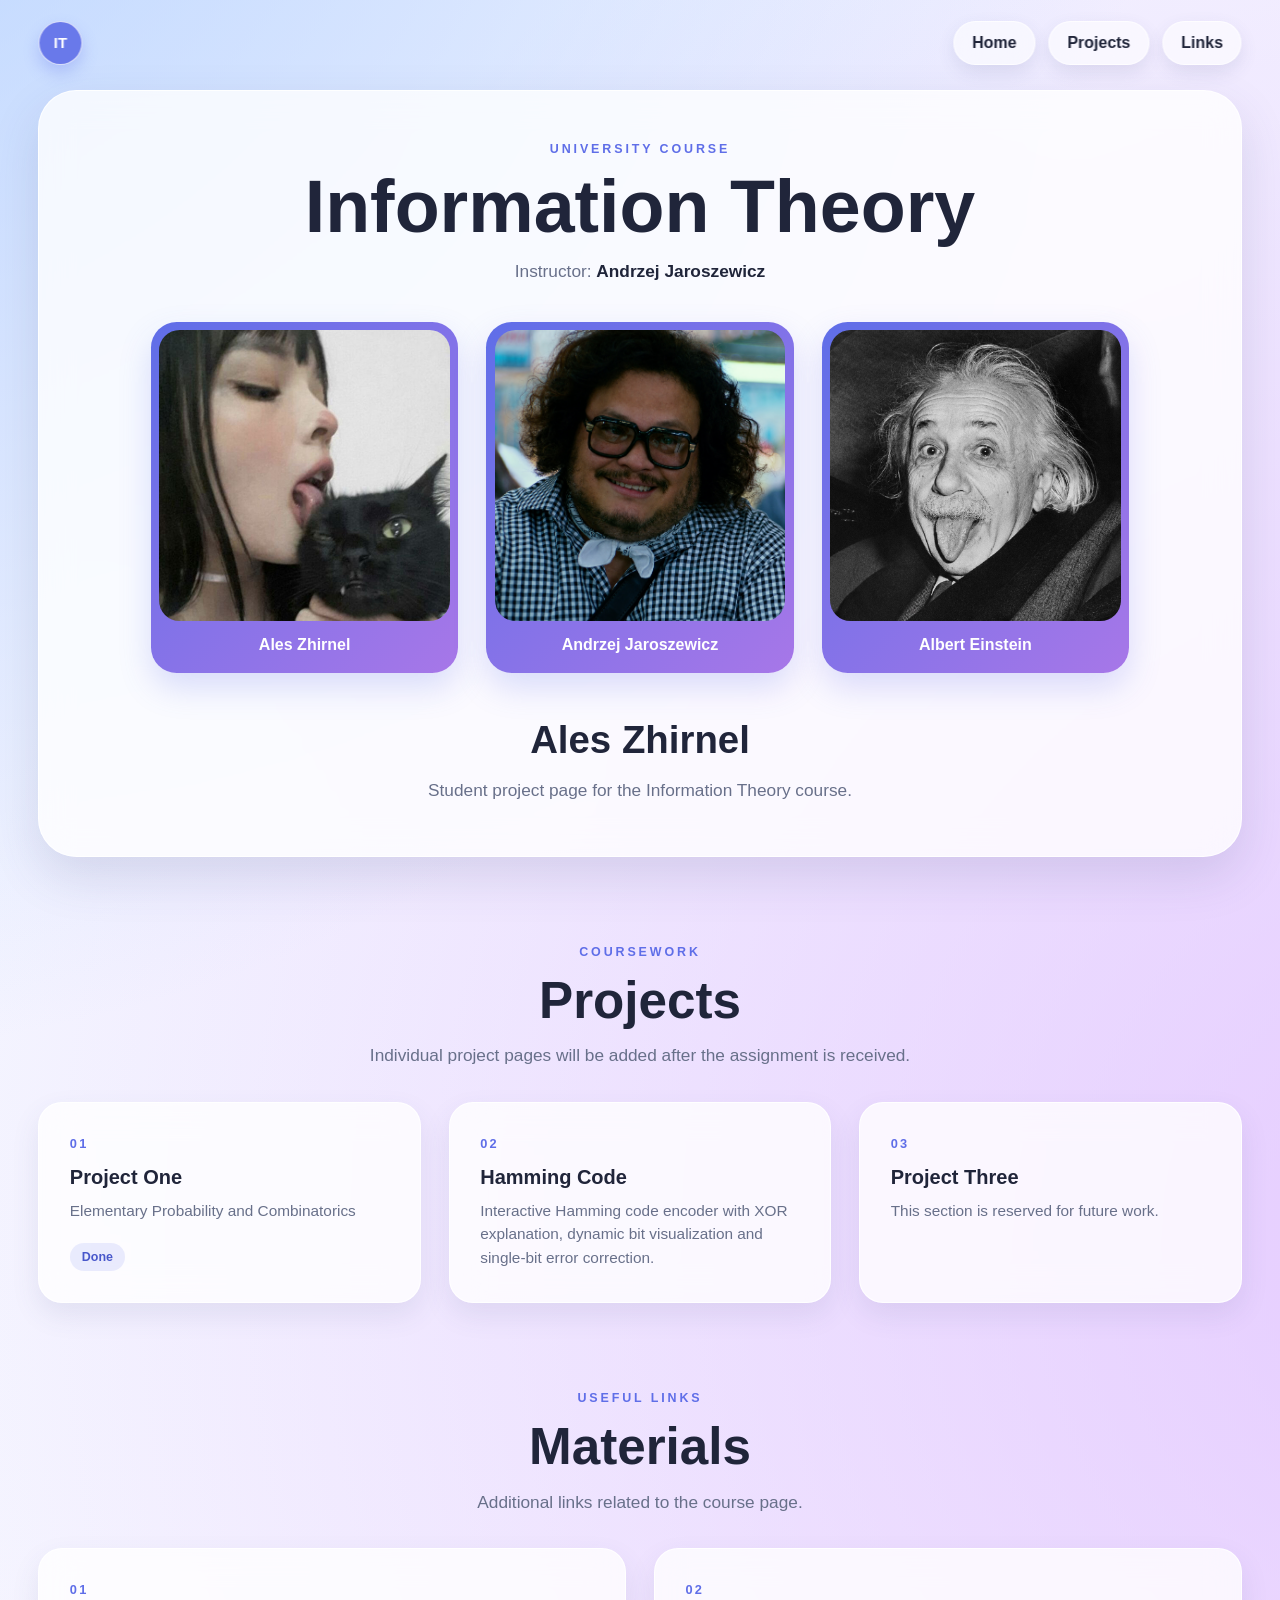
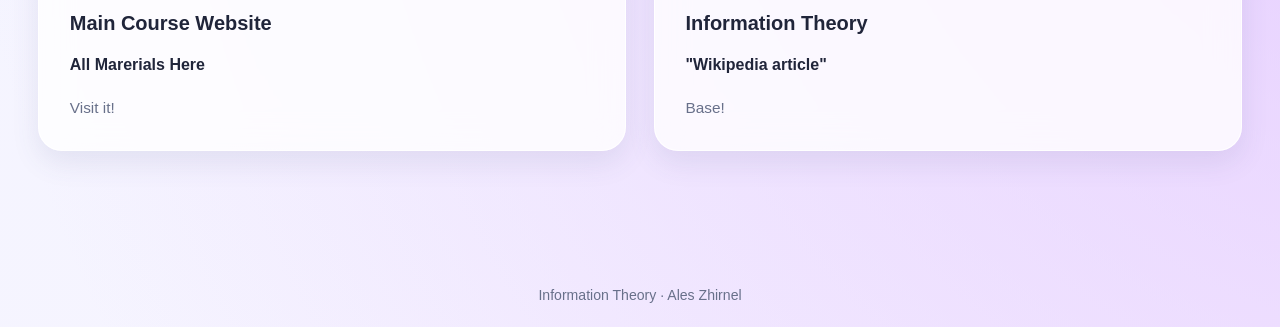
==== index.html @ 9f686a55 "Update index.html" ====
<!DOCTYPE html>
<html lang="en">
<head>
    <meta charset="UTF-8">

    <meta
        name="viewport"
        content="width=device-width, initial-scale=1.0"
    >

    <title>Information Theory | Ales Zhirnel</title>

    <link rel="icon" type="image/svg+xml" href="images/favicon.svg">
    <link rel="stylesheet" href="styles.css">
</head>

<body>

    <div class="page-wrapper">

        <header class="top-panel">

            <a href="https://xlebushekaleska.github.io/zhirnel.ales.github.io/" class="logo">IT</a>

            <nav class="navigation">
                <a href="#home">Home</a>
                <a href="#projects">Projects</a>
                <a href="#links">Links</a>
            </nav>

        </header>

        <main>

            <section class="profile-card" id="home">

                <p class="course-label">
                    University Course
                </p>

                <h1>Information Theory</h1>

                <p class="teacher">
                    Instructor:
                    <span>Andrzej Jaroszewicz</span>
                </p>

                <div class="image-gallery">

                    <a
                        href="https://xlebushekaleska.github.io/zhirnel.ales.github.io/"
                        class="image-card"
                        target="_blank"
                        rel="noopener noreferrer"
                    >
                        <img
                            src="images/ales_zhirnel_avatar.png"
                            alt="Profile image of Ales Zhirnel"
                            class="gallery-image"
                        >

                        <span class="image-caption">
                            Ales Zhirnel
                        </span>
                    </a>

                    <a
                        href="https://yaroshevich.com/"
                        class="image-card"
                        target="_blank"
                        rel="noopener noreferrer"
                    >
                        <img
                            src="images/andrey_yaroshewich_avatar.png"
                            alt="Portrait of Andrzej Jaroszewicz"
                            class="gallery-image"
                        >

                        <span class="image-caption">
                            Andrzej Jaroszewicz
                        </span>
                    </a>

                    <a
                        href="https://en.wikipedia.org/wiki/Albert_Einstein"
                        class="image-card"
                        target="_blank"
                        rel="noopener noreferrer"
                    >
                        <img
                            src="images/albert_einstein_avatar.jpg"
                            alt="Portrait of Albert Einstein"
                            class="gallery-image"
                        >

                        <span class="image-caption">
                            Albert Einstein
                        </span>
                    </a>

                </div>

                <h2 class="student-name">
                    Ales Zhirnel
                </h2>

                <p class="description">
                    Student project page for the Information Theory course.
                </p>

            </section>

            <section class="projects-section" id="projects">

                <div class="section-heading">

                    <p class="section-label">
                        Coursework
                    </p>

                    <h2>Projects</h2>

                    <p class="section-description">
                        Individual project pages will be added after the
                        assignment is received.
                    </p>

                </div>

                <div class="projects-grid">

                    <a class="project-card" href="project1/project1.html">
                        <span class="project-number">01</span>
                        <h3>Project One</h3>
                        <p>Elementary Probability and Combinatorics</p>
                        <span class="project-status">Done</span>
                    </a>

                    <a class="project-card" href="project2/project2.html">
                        <span class="project-number">02</span>
                        <h3>Hamming Code</h3>
                        <p>
                            Interactive Hamming code encoder with XOR explanation,
                            dynamic bit visualization and single-bit error correction.
                        </p>
                    </a>

                    <a class="project-card" href="project3/project3.html">
                        <span class="project-number">03</span>
                        <h3>Project Three</h3>
                        <p>
                            This section is reserved for future work.
                        </p>
                    </a>
                    
                </div>

            </section>

            <section class="links-section" id="links">

                <div class="section-heading">

                    <p class="section-label">
                        Useful Links
                    </p>

                    <h2>Materials</h2>

                    <p class="section-description">
                        Additional links related to the course page.
                    </p>

                </div>

                <div class="links-grid">

                    <a
                        href="https://boole.bsite.net/"
                        class="useful-link-card"
                        target="_blank"
                        rel="noopener noreferrer"
                    >
                        <span class="link-number">
                            01
                        </span>

                        <h3>Main Course Website</h3>
                        <h4>All Marerials Here</h4>

                        <p>
                            Visit it!
                        </p>
                    </a>

                    <a
                        href="https://en.wikipedia.org/wiki/Information_theory"
                        class="useful-link-card"
                        target="_blank"
                        rel="noopener noreferrer"
                    >
                        <span class="link-number">
                            02
                        </span>

                        <h3>Information Theory</h3>
                        <h4>"Wikipedia article"</h4>

                        <p>
                            Base!
                        </p>
                    </a>

                </div>

            </section>

        </main>

    </div>

    <footer>
        Information Theory · Ales Zhirnel
    </footer>

</body>
</html>
---- styles.css ----
/* ---------- Variables ---------- */

:root {
    --main-text: #20253a;
    --secondary-text: #68708a;

    --accent: #5f6ee8;
    --accent-dark: #4857cb;
    --accent-light: rgba(95, 110, 232, 0.12);

    --card-background: rgba(255, 255, 255, 0.78);
    --card-border: rgba(255, 255, 255, 0.9);

    --shadow: 0 1.25rem 3rem rgba(64, 74, 130, 0.15);
}


/* ---------- Global settings ---------- */

*,
*::before,
*::after {
    box-sizing: border-box;
}

html {
    min-height: 100%;

    scroll-behavior: smooth;

    background-color: #eef5ff;
}

body {
    min-height: 100vh;
    min-height: 100svh;

    margin: 0;

    position: relative;
    isolation: isolate;

    color: var(--main-text);

    font-family:
        Arial,
        Helvetica,
        sans-serif;

    background: transparent;

    overflow-x: hidden;
}

body::before {
    content: "";

    position: fixed;
    z-index: -1;

    top: -120vmax;
    right: -120vmax;
    bottom: -120vmax;
    left: -120vmax;

    background:
        radial-gradient(
            circle at 30% 30%,
            rgba(164, 200, 255, 0.78),
            transparent 34%
        ),
        radial-gradient(
            circle at 70% 70%,
            rgba(220, 182, 255, 0.68),
            transparent 38%
        ),
        linear-gradient(
            135deg,
            #eef5ff,
            #faf4ff
        );

    background-repeat: no-repeat;
    background-size: cover;

    pointer-events: none;
}


/* ---------- Page wrapper ---------- */

.page-wrapper {
    width: min(94%, 94rem);

    margin: 0 auto;

    background: transparent;
}

main {
    padding:
        clamp(3.8rem, 7vw, 6rem)
        0
        clamp(3rem, 7vw, 5rem);

    background: transparent;
}


/* ---------- Floating header ---------- */

.top-panel {
    width: min(94%, 94rem);

    position: fixed;
    top: clamp(0.8rem, 2vw, 1.3rem);
    left: 50%;
    z-index: 1000;

    transform: translateX(-50%);

    display: flex;
    align-items: center;
    justify-content: space-between;

    background: transparent;
    border: none;
    box-shadow: none;
    backdrop-filter: none;

    pointer-events: none;
}

.logo {
    width: 2.75rem;
    aspect-ratio: 1 / 1;

    display: flex;
    align-items: center;
    justify-content: center;

    border:
        0.08rem
        solid
        rgba(255, 255, 255, 0.75);

    border-radius: 50%;

    color: white;
    background-color: rgba(95, 110, 232, 0.9);

    font-size: 0.95rem;
    font-weight: bold;
    text-decoration: none;

    box-shadow:
        0 0.5rem 1rem
        rgba(95, 110, 232, 0.28);

    backdrop-filter: blur(1rem);

    pointer-events: auto;

    transition:
        transform 0.25s ease,
        box-shadow 0.25s ease,
        background-color 0.25s ease;
}

.logo:hover {
    transform: translateY(-0.15rem) scale(1.07);

    background-color: var(--accent-dark);

    box-shadow:
        0 0.6rem 1.2rem rgba(95, 110, 232, 0.35),
        0 0 1.6rem rgba(95, 110, 232, 0.55);
}

.logo:focus-visible {
    outline: 0.18rem solid rgba(95, 110, 232, 0.45);
    outline-offset: 0.25rem;
}

.navigation {
    display: flex;
    flex-wrap: wrap;
    justify-content: flex-end;

    gap: clamp(0.45rem, 1.4vw, 0.85rem);

    pointer-events: none;
}

.navigation a {
    padding:
        clamp(0.55rem, 1.4vw, 0.75rem)
        clamp(0.8rem, 2vw, 1.1rem);

    display: inline-flex;
    align-items: center;
    justify-content: center;

    border:
        0.08rem
        solid
        rgba(255, 255, 255, 0.75);

    border-radius: 999rem;

    color: var(--main-text);
    background-color: rgba(255, 255, 255, 0.58);

    font-size: clamp(0.85rem, 1.5vw, 1rem);
    font-weight: bold;
    text-decoration: none;

    box-shadow:
        0 0.45rem 1.1rem
        rgba(64, 74, 130, 0.12);

    backdrop-filter: blur(1rem);

    pointer-events: auto;

    transition:
        transform 0.25s ease,
        color 0.25s ease,
        box-shadow 0.25s ease,
        background-color 0.25s ease;
}

.navigation a:hover {
    transform: translateY(-0.15rem);

    color: var(--accent-dark);
    background-color: rgba(255, 255, 255, 0.78);

    box-shadow:
        0 0.6rem 1.3rem rgba(64, 74, 130, 0.16),
        0 0 1.3rem rgba(95, 110, 232, 0.28);
}

.navigation a:focus-visible {
    outline: 0.18rem solid rgba(95, 110, 232, 0.45);
    outline-offset: 0.2rem;
}


/* ---------- Profile card ---------- */

.profile-card {
    width: min(100%, 88rem);

    margin: 0 auto;

    padding:
        clamp(2rem, 4vw, 4.5rem)
        clamp(1rem, 4vw, 4.5rem);

    text-align: center;

    border:
        0.08rem
        solid
        var(--card-border);

    border-radius: clamp(1.5rem, 3vw, 2.4rem);

    background-color: var(--card-background);

    box-shadow: var(--shadow);

    backdrop-filter: blur(1rem);
}

.course-label,
.section-label {
    margin: 0 0 0.75rem;

    color: var(--accent);

    font-size: 0.78rem;
    font-weight: bold;

    letter-spacing: 0.18rem;
    text-transform: uppercase;
}

h1 {
    margin: 0;

    font-size: clamp(2.4rem, 6.5vw, 4.6rem);
    line-height: 1.05;
}

.teacher {
    margin: 1rem 0 clamp(1.8rem, 4vw, 2.5rem);

    color: var(--secondary-text);

    font-size: clamp(0.95rem, 2vw, 1.08rem);
}

.teacher span {
    color: var(--main-text);
    font-weight: bold;
}


/* ---------- Image gallery ---------- */

.image-gallery {
    width: 100%;
    max-width: 78rem;

    margin:
        0
        auto
        clamp(1.8rem, 4vw, 2.8rem);

    display: flex;
    flex-wrap: wrap;
    justify-content: center;
    align-items: stretch;

    gap: clamp(1rem, 2.2vw, 2rem);
}

.image-card {
    flex:
        0 1
        clamp(14rem, 24vw, 23rem);

    max-width: min(100%, 23rem);

    margin: 0;
    padding: clamp(0.35rem, 0.65vw, 0.6rem);

    display: block;

    color: white;
    text-decoration: none;

    border-radius: clamp(1.2rem, 2vw, 2rem);

    background:
        linear-gradient(
            135deg,
            var(--accent),
            #a777e8
        );

    box-shadow:
        0 0.9rem 2rem
        rgba(95, 110, 232, 0.22);

    transition:
        transform 0.28s ease,
        box-shadow 0.28s ease;
}

.image-card:hover {
    transform: translateY(-0.45rem);

    box-shadow:
        0 1.2rem 2.6rem rgba(95, 110, 232, 0.3),
        0 0 2rem rgba(95, 110, 232, 0.22);
}

.gallery-image {
    width: 100%;
    aspect-ratio: 1 / 1;

    display: block;

    border-radius: clamp(0.9rem, 1.6vw, 1.55rem);

    object-fit: cover;
}

.image-caption {
    display: block;

    padding:
        clamp(0.65rem, 1.4vw, 0.95rem)
        0.25rem
        clamp(0.4rem, 1vw, 0.65rem);

    color: white;

    font-size: clamp(0.85rem, 1.25vw, 1.1rem);
    font-weight: bold;
    text-align: center;
}

.student-name {
    margin: 0;

    font-size: clamp(1.7rem, 4vw, 2.4rem);
}

.description {
    max-width: 34rem;

    margin: 0.9rem auto 0;

    color: var(--secondary-text);

    font-size: clamp(0.95rem, 2vw, 1.08rem);
    line-height: 1.65;
}


/* ---------- Section headings ---------- */

.section-heading {
    max-width: 44rem;

    margin: 0 auto 2rem;

    text-align: center;
}

.section-heading h2 {
    margin: 0;

    font-size: clamp(2rem, 5vw, 3.2rem);
}

.section-description {
    margin: 0.8rem auto 0;

    color: var(--secondary-text);

    font-size: clamp(0.95rem, 2vw, 1.08rem);
    line-height: 1.6;
}


/* ---------- Projects ---------- */

.projects-section {
    width: min(100%, 82rem);

    margin:
        clamp(3rem, 7vw, 5.5rem)
        auto
        0;

    text-align: center;
}

.projects-grid {
    width: 100%;

    display: flex;
    flex-wrap: wrap;
    justify-content: center;
    align-items: stretch;

    gap: clamp(1rem, 2.2vw, 2rem);
}

.project-card {
    flex:
        1 1
        clamp(17rem, 28vw, 25rem);

    max-width: 26rem;
    min-height: 12rem;

    padding: clamp(1.3rem, 3vw, 1.9rem);

    text-align: left;
    text-decoration: none;
    
    border:
        0.08rem
        solid
        var(--card-border);

    border-radius: clamp(1.1rem, 2vw, 1.5rem);

    background-color: var(--card-background);

    box-shadow:
        0 0.75rem 1.75rem
        rgba(64, 74, 130, 0.1);

    backdrop-filter: blur(1rem);

    transition:
        transform 0.25s ease,
        box-shadow 0.25s ease;
}

.project-card:hover {
    transform: translateY(-0.35rem);

    box-shadow:
        0 1rem 2rem
        rgba(64, 74, 130, 0.16);
}

.project-number {
    color: var(--accent);

    font-size: 0.8rem;
    font-weight: bold;

    letter-spacing: 0.14rem;
}

.project-card h3 {
    margin: 0.9rem 0 0.6rem;

    color: var(--main-text);

    font-size: 1.25rem;

    transition: color 0.25s ease;
}

.project-card:hover h3 {
    color: var(--accent-dark);
}

.project-card p {
    margin: 0;

    color: var(--secondary-text);

    font-size: 0.96rem;
    line-height: 1.55;
}

.project-status {
    display: inline-block;

    margin-top: 1.3rem;
    padding: 0.45rem 0.75rem;

    border-radius: 2rem;

    color: var(--accent-dark);
    background-color: var(--accent-light);

    font-size: 0.78rem;
    font-weight: bold;
}


/* ---------- Useful links ---------- */

.links-section {
    width: min(100%, 82rem);

    margin:
        clamp(3rem, 7vw, 5.5rem)
        auto
        0;

    text-align: center;
}

.links-grid {
    width: 100%;

    display: flex;
    flex-wrap: wrap;
    justify-content: center;
    align-items: stretch;

    gap: clamp(1rem, 2.2vw, 2rem);
}

.useful-link-card {
    flex:
        1 1
        clamp(17rem, 32vw, 30rem);

    max-width: 38rem;
    min-height: 11rem;

    display: block;

    padding: clamp(1.3rem, 3vw, 1.9rem);

    text-align: left;
    text-decoration: none;

    border:
        0.08rem
        solid
        var(--card-border);

    border-radius: clamp(1.1rem, 2vw, 1.5rem);

    color: var(--main-text);
    background-color: var(--card-background);

    box-shadow:
        0 0.75rem 1.75rem
        rgba(64, 74, 130, 0.1);

    backdrop-filter: blur(1rem);

    transition:
        transform 0.25s ease,
        box-shadow 0.25s ease,
        color 0.25s ease;
}

.useful-link-card:hover {
    transform: translateY(-0.35rem);

    color: var(--accent-dark);

    box-shadow:
        0 1rem 2rem
        rgba(64, 74, 130, 0.16);
}

.link-number {
    color: var(--accent);

    font-size: 0.8rem;
    font-weight: bold;

    letter-spacing: 0.14rem;
}

.useful-link-card h3 {
    margin: 0.9rem 0 0.6rem;

    font-size: 1.25rem;
}

.useful-link-card p {
    margin: 0;

    color: var(--secondary-text);

    font-size: 0.96rem;
    line-height: 1.55;
}


/* ---------- Footer ---------- */

footer {
    padding:
        clamp(2rem, 5vw, 3.5rem)
        1rem
        1.5rem;

    color: var(--secondary-text);

    font-size: 0.88rem;
    text-align: center;

    background: transparent;
}


/* ---------- Small and portrait screens ---------- */

@media (max-width: 58rem), (orientation: portrait) {

    .top-panel {
        align-items: center;
        gap: 0.7rem;
    }

    .navigation {
        max-width: 78%;

        justify-content: flex-end;

        gap: 0.45rem;
    }

    .navigation a {
        padding: 0.5rem 0.75rem;

        font-size: 0.84rem;
    }

    main {
        padding-top: clamp(4.8rem, 20vw, 6.5rem);
    }

    .profile-card {
        width: min(100%, 36rem);

        padding:
            clamp(1.6rem, 6vw, 3rem)
            clamp(1rem, 5vw, 2rem);
    }

    .image-gallery {
        max-width: 28rem;

        flex-direction: column;
        align-items: center;
    }

    .image-card {
        width: 100%;
        max-width: 28rem;

        flex-basis: auto;
    }

    .projects-section,
    .links-section {
        width: min(100%, 36rem);
    }

    .project-card,
    .useful-link-card {
        max-width: 100%;
    }
}


/* ---------- Very small screens ---------- */

@media (max-width: 30rem) {

    .top-panel {
        align-items: center;
        gap: 0.7rem;
    }

    .navigation {
        max-width: 75%;

        justify-content: flex-end;

        gap: 0.45rem;
    }

    .navigation a {
        padding: 0.5rem 0.7rem;

        font-size: 0.82rem;
    }

    main {
        padding-top: clamp(4.8rem, 20vw, 6.5rem);
    }

    h1 {
        font-size: clamp(2rem, 13vw, 3rem);
    }
}
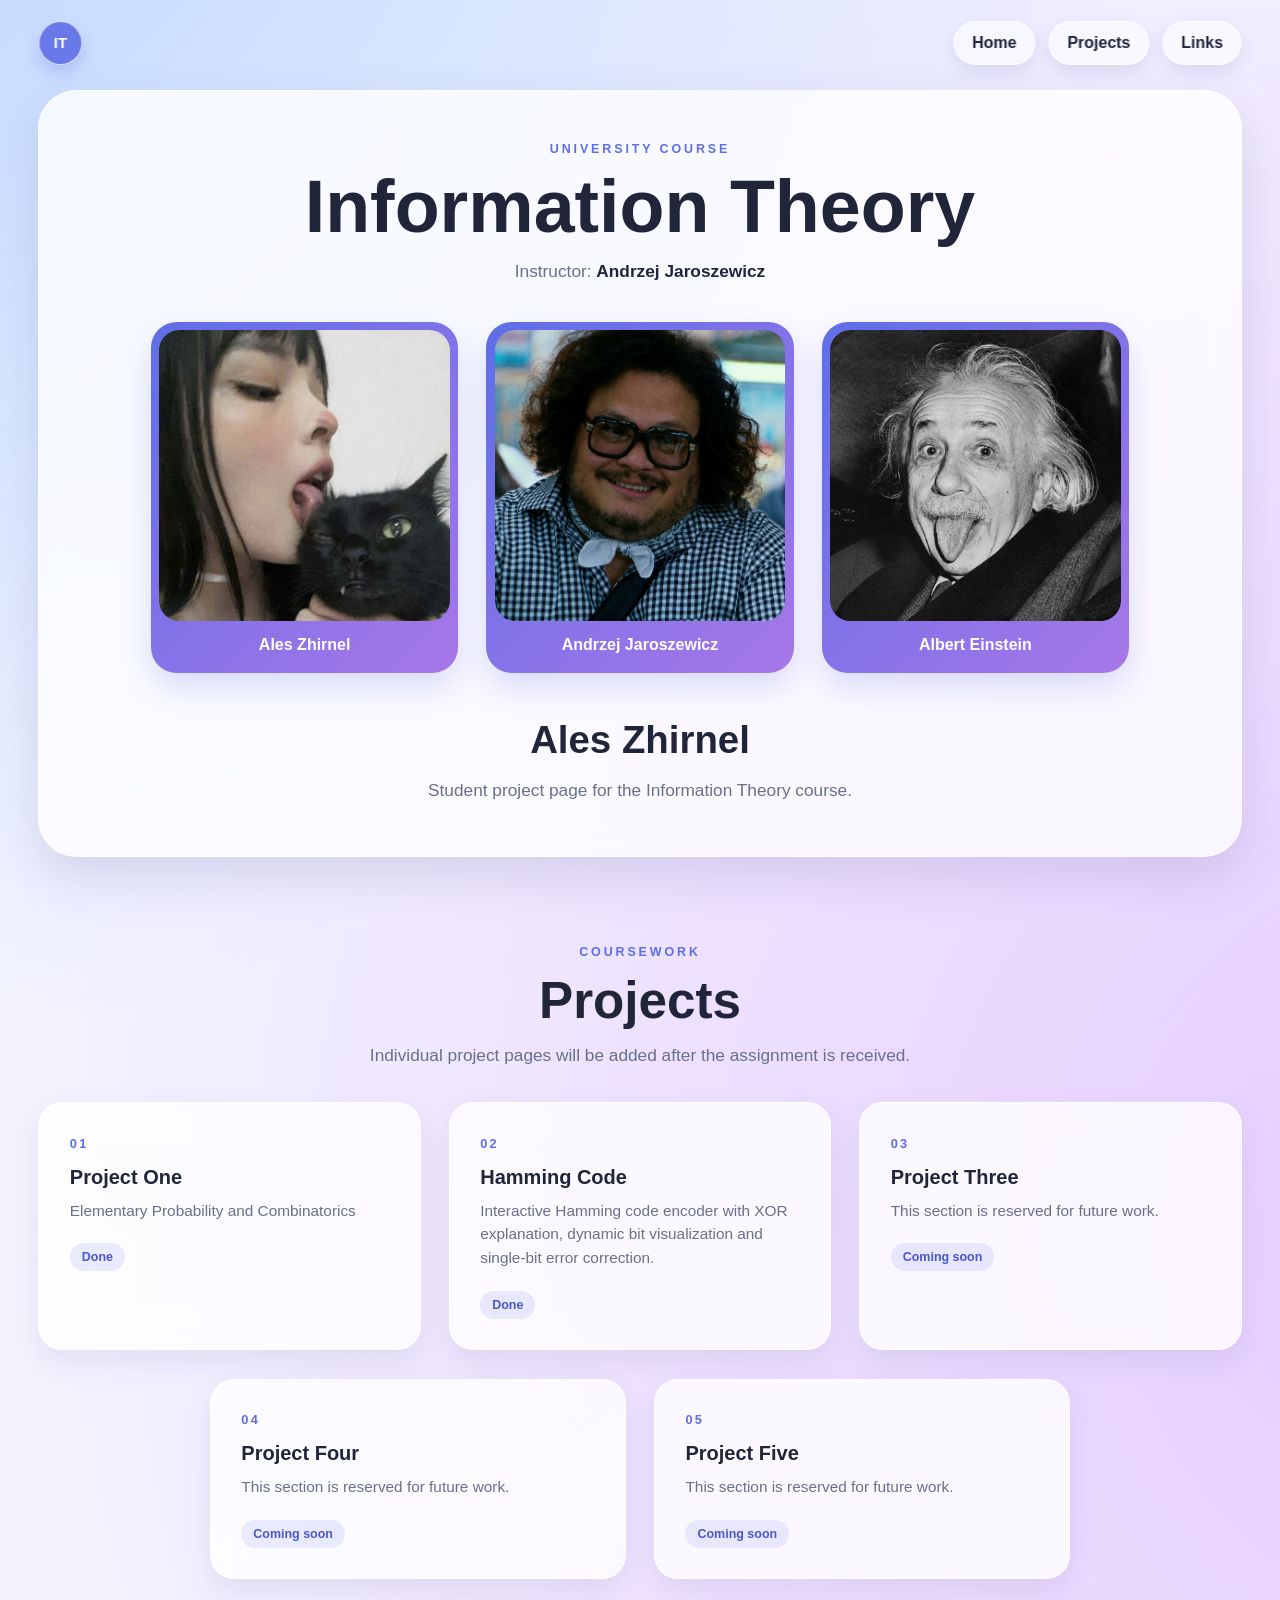
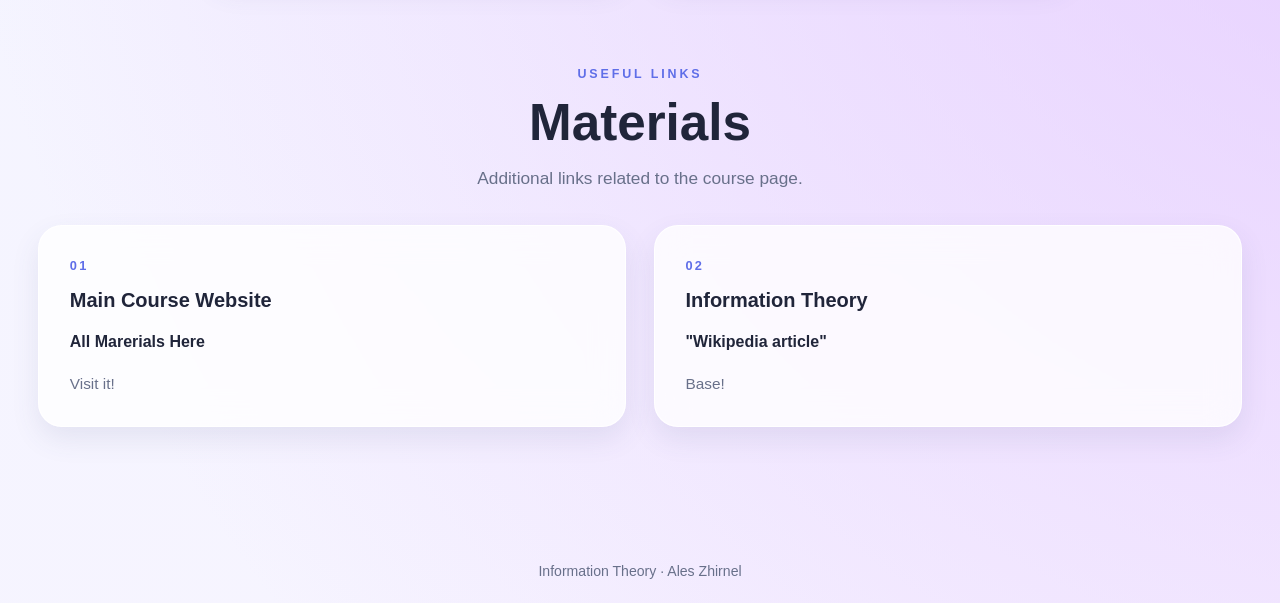
==== commit 8dda5fc4: "Update index.html" ====
--- a/index.html
+++ b/index.html
@@ -143,6 +143,7 @@
                             Interactive Hamming code encoder with XOR explanation,
                             dynamic bit visualization and single-bit error correction.
                         </p>
+                        <span class="project-status">Done</span>
                     </a>
 
                     <a class="project-card" href="project3/project3.html">
@@ -151,6 +152,25 @@
                         <p>
                             This section is reserved for future work.
                         </p>
+                        <span class="project-status">Coming soon</span>
+                    </a>
+
+                    <a class="project-card" href="project4/project4.html">
+                        <span class="project-number">04</span>
+                        <h3>Project Four</h3>
+                        <p>
+                            This section is reserved for future work.
+                        </p>
+                        <span class="project-status">Coming soon</span>
+                    </a>
+
+                    <a class="project-card" href="project5/project5.html">
+                        <span class="project-number">05</span>
+                        <h3>Project Five</h3>
+                        <p>
+                            This section is reserved for future work.
+                        </p>
+                        <span class="project-status">Coming soon</span>
                     </a>
                     
                 </div>
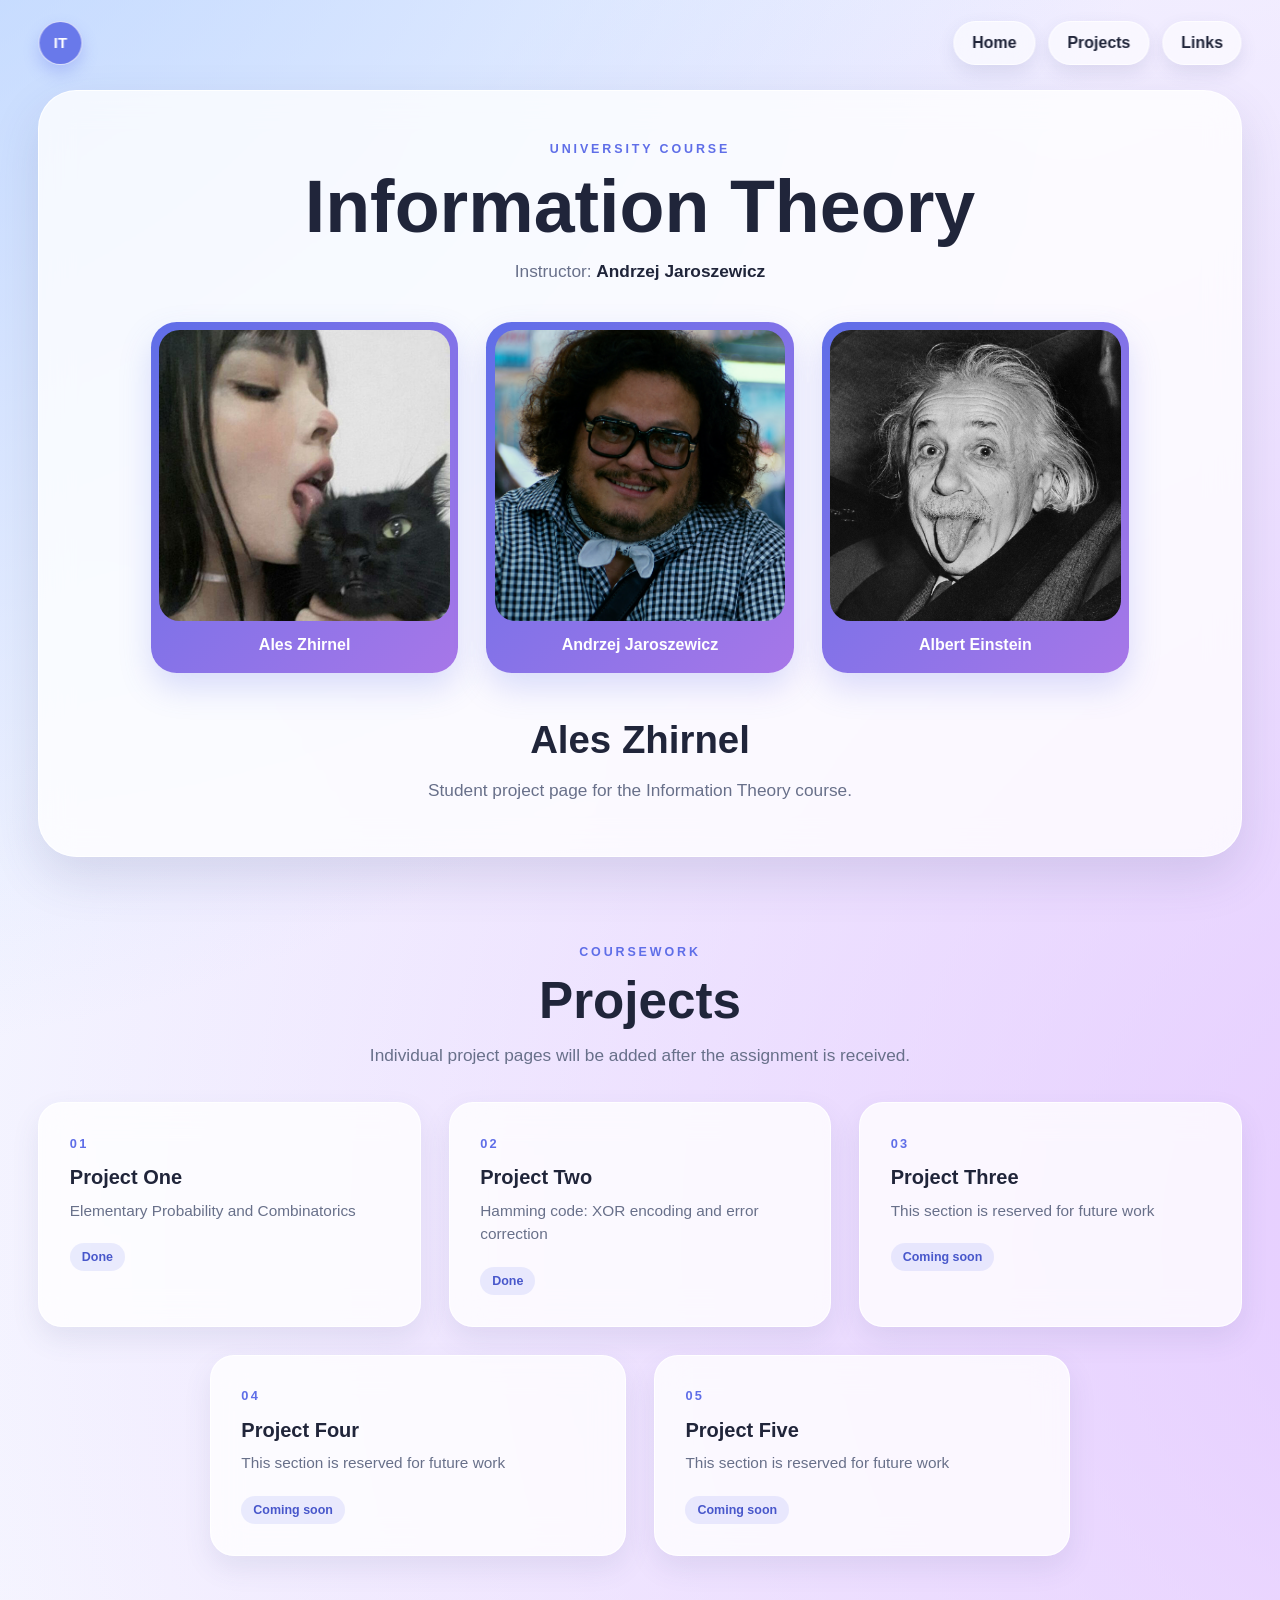
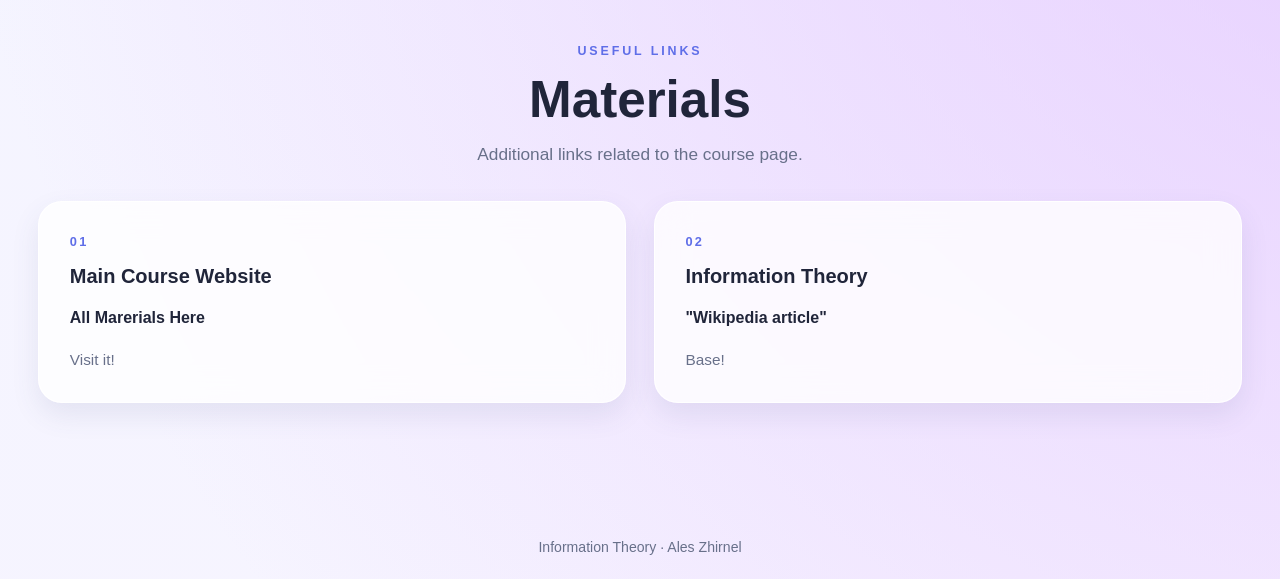
==== commit dcd5bfcb: "Update index.html" ====
--- a/index.html
+++ b/index.html
@@ -132,16 +132,17 @@
                     <a class="project-card" href="project1/project1.html">
                         <span class="project-number">01</span>
                         <h3>Project One</h3>
-                        <p>Elementary Probability and Combinatorics</p>
+                        <p>
+                            Elementary Probability and Combinatorics
+                        </p>
                         <span class="project-status">Done</span>
                     </a>
 
                     <a class="project-card" href="project2/project2.html">
                         <span class="project-number">02</span>
-                        <h3>Hamming Code</h3>
-                        <p>
-                            Interactive Hamming code encoder with XOR explanation,
-                            dynamic bit visualization and single-bit error correction.
+                        <h3>Project Two</h3>
+                        <p>
+                            Hamming code: XOR encoding and error correction
                         </p>
                         <span class="project-status">Done</span>
                     </a>
@@ -150,7 +151,7 @@
                         <span class="project-number">03</span>
                         <h3>Project Three</h3>
                         <p>
-                            This section is reserved for future work.
+                            This section is reserved for future work
                         </p>
                         <span class="project-status">Coming soon</span>
                     </a>
@@ -159,7 +160,7 @@
                         <span class="project-number">04</span>
                         <h3>Project Four</h3>
                         <p>
-                            This section is reserved for future work.
+                            This section is reserved for future work
                         </p>
                         <span class="project-status">Coming soon</span>
                     </a>
@@ -168,7 +169,7 @@
                         <span class="project-number">05</span>
                         <h3>Project Five</h3>
                         <p>
-                            This section is reserved for future work.
+                            This section is reserved for future work
                         </p>
                         <span class="project-status">Coming soon</span>
                     </a>
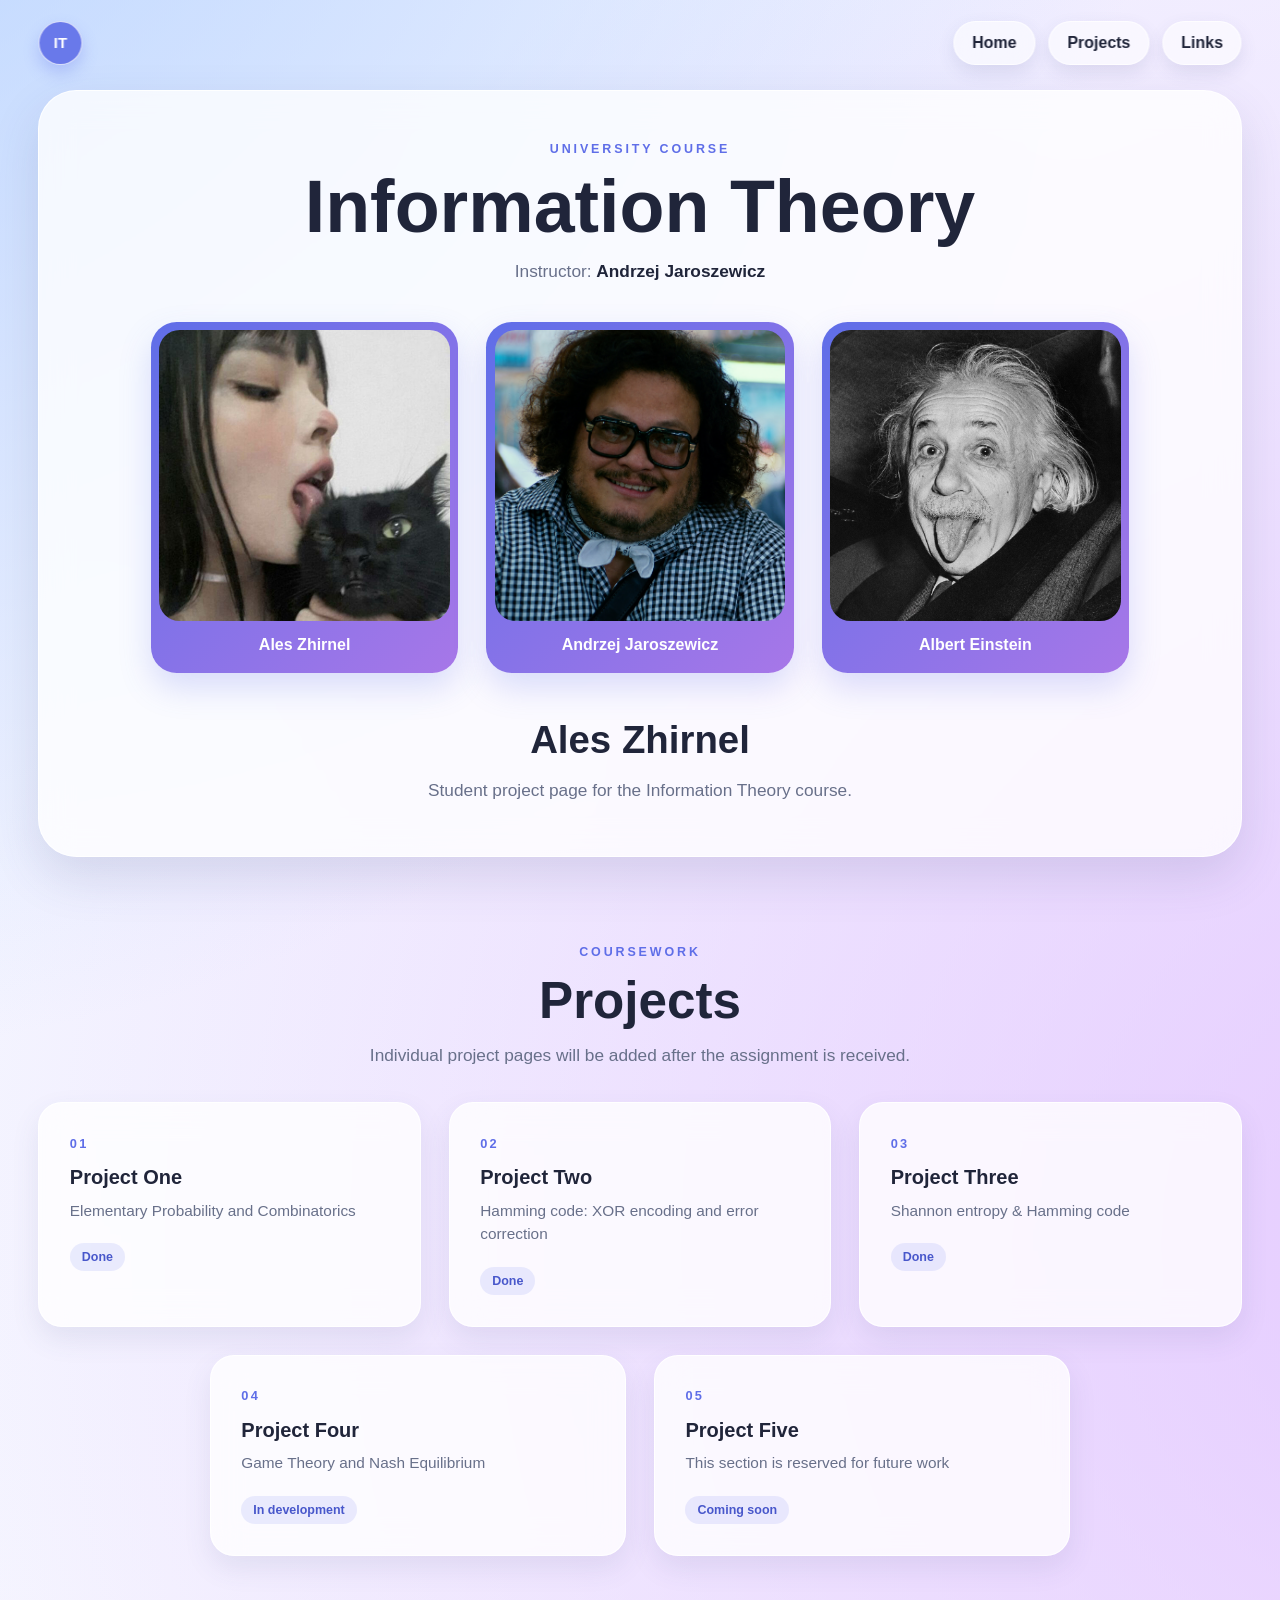
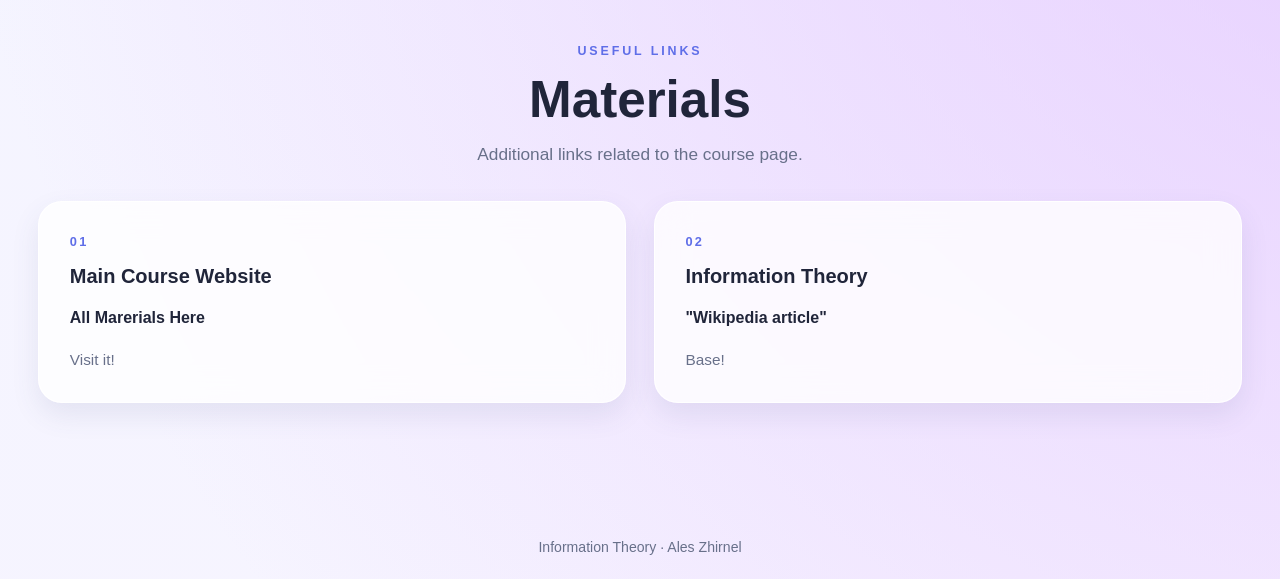
==== commit 09ed16df: "Update index.html" ====
--- a/index.html
+++ b/index.html
@@ -151,18 +151,18 @@
                         <span class="project-number">03</span>
                         <h3>Project Three</h3>
                         <p>
-                            This section is reserved for future work
-                        </p>
-                        <span class="project-status">Coming soon</span>
+                            Shannon entropy & Hamming code
+                        </p>
+                        <span class="project-status">Done</span>
                     </a>
 
                     <a class="project-card" href="project4/project4.html">
                         <span class="project-number">04</span>
                         <h3>Project Four</h3>
                         <p>
-                            This section is reserved for future work
-                        </p>
-                        <span class="project-status">Coming soon</span>
+                            Game Theory and Nash Equilibrium
+                        </p>
+                        <span class="project-status">In development</span>
                     </a>
 
                     <a class="project-card" href="project5/project5.html">
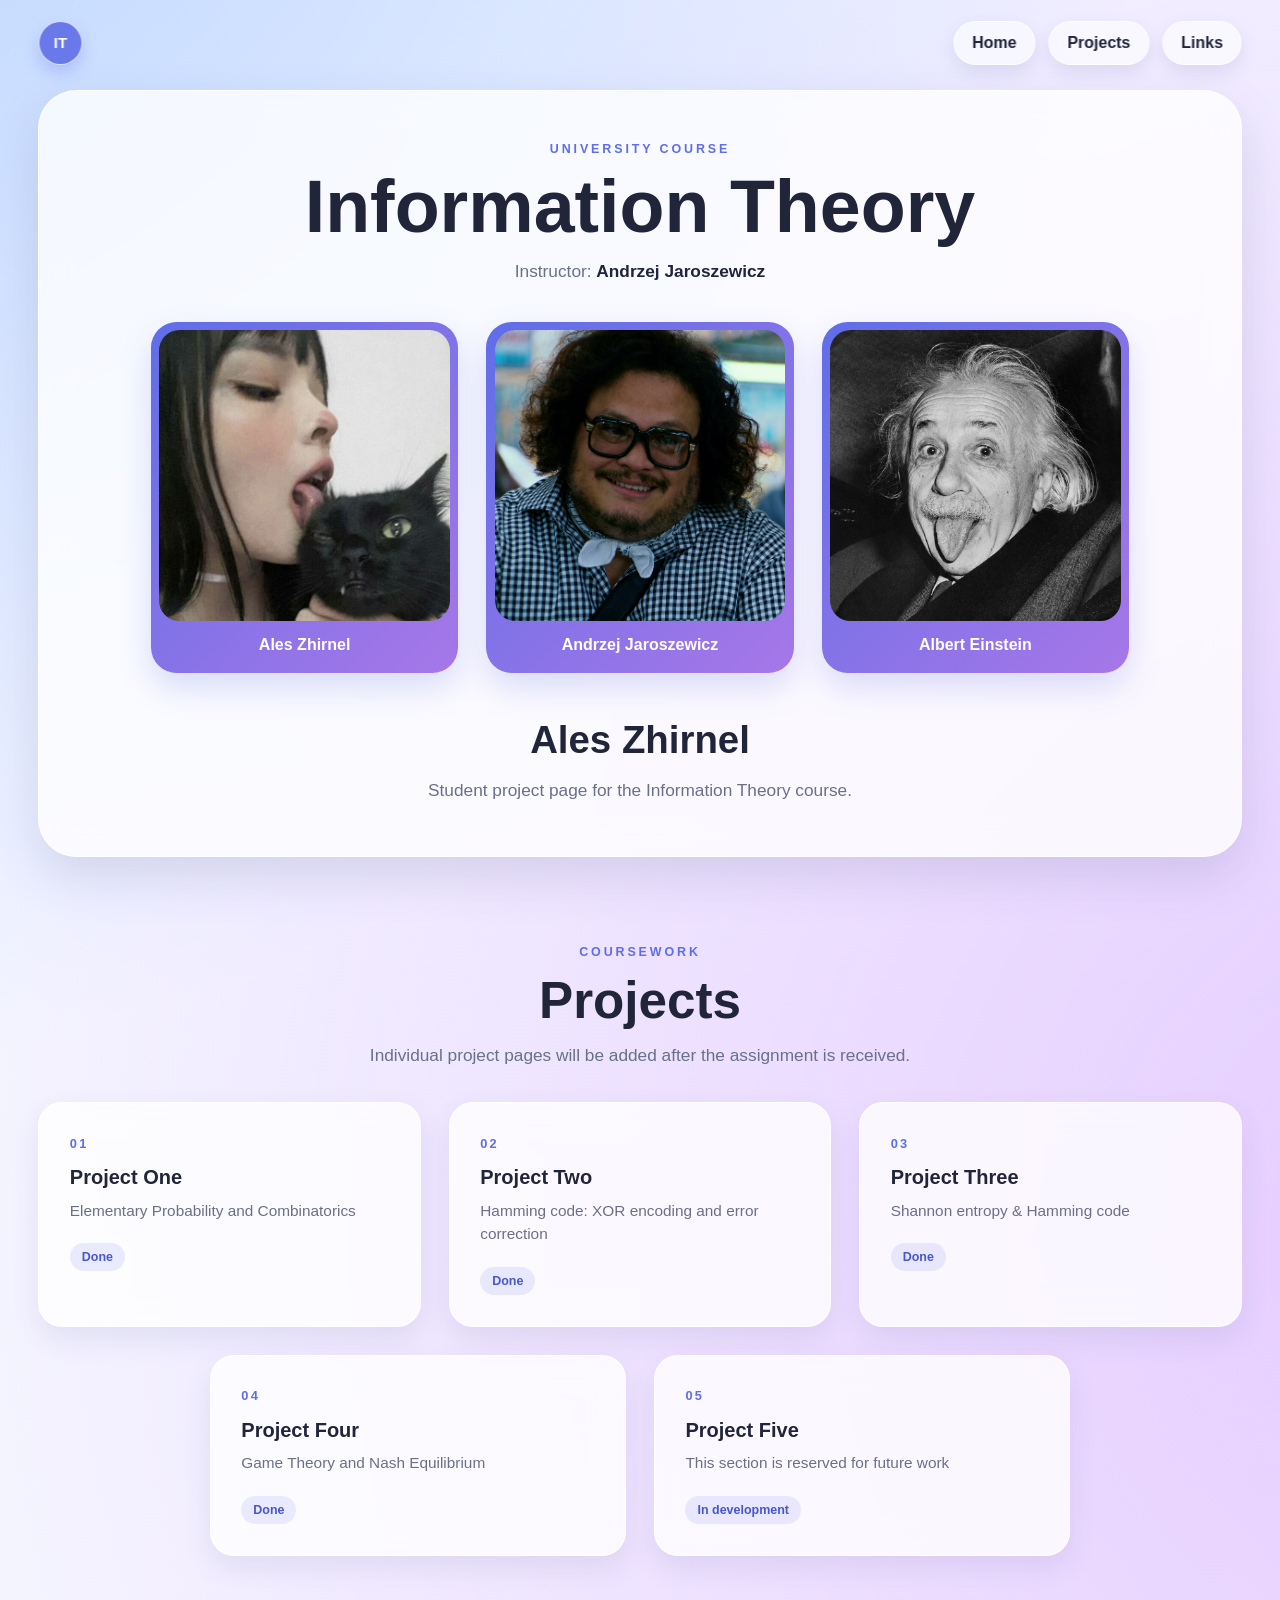
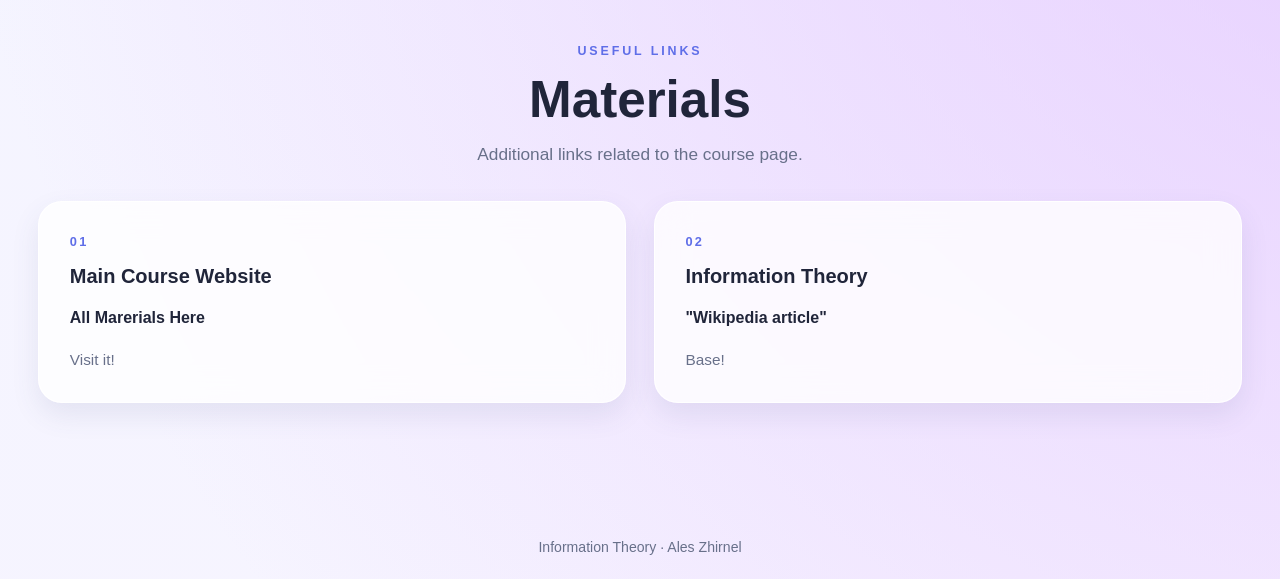
==== commit 83ea3ccc: "Update index.html" ====
--- a/index.html
+++ b/index.html
@@ -162,7 +162,7 @@
                         <p>
                             Game Theory and Nash Equilibrium
                         </p>
-                        <span class="project-status">In development</span>
+                        <span class="project-status">Done</span>
                     </a>
 
                     <a class="project-card" href="project5/project5.html">
@@ -171,7 +171,7 @@
                         <p>
                             This section is reserved for future work
                         </p>
-                        <span class="project-status">Coming soon</span>
+                        <span class="project-status">In development</span>
                     </a>
                     
                 </div>
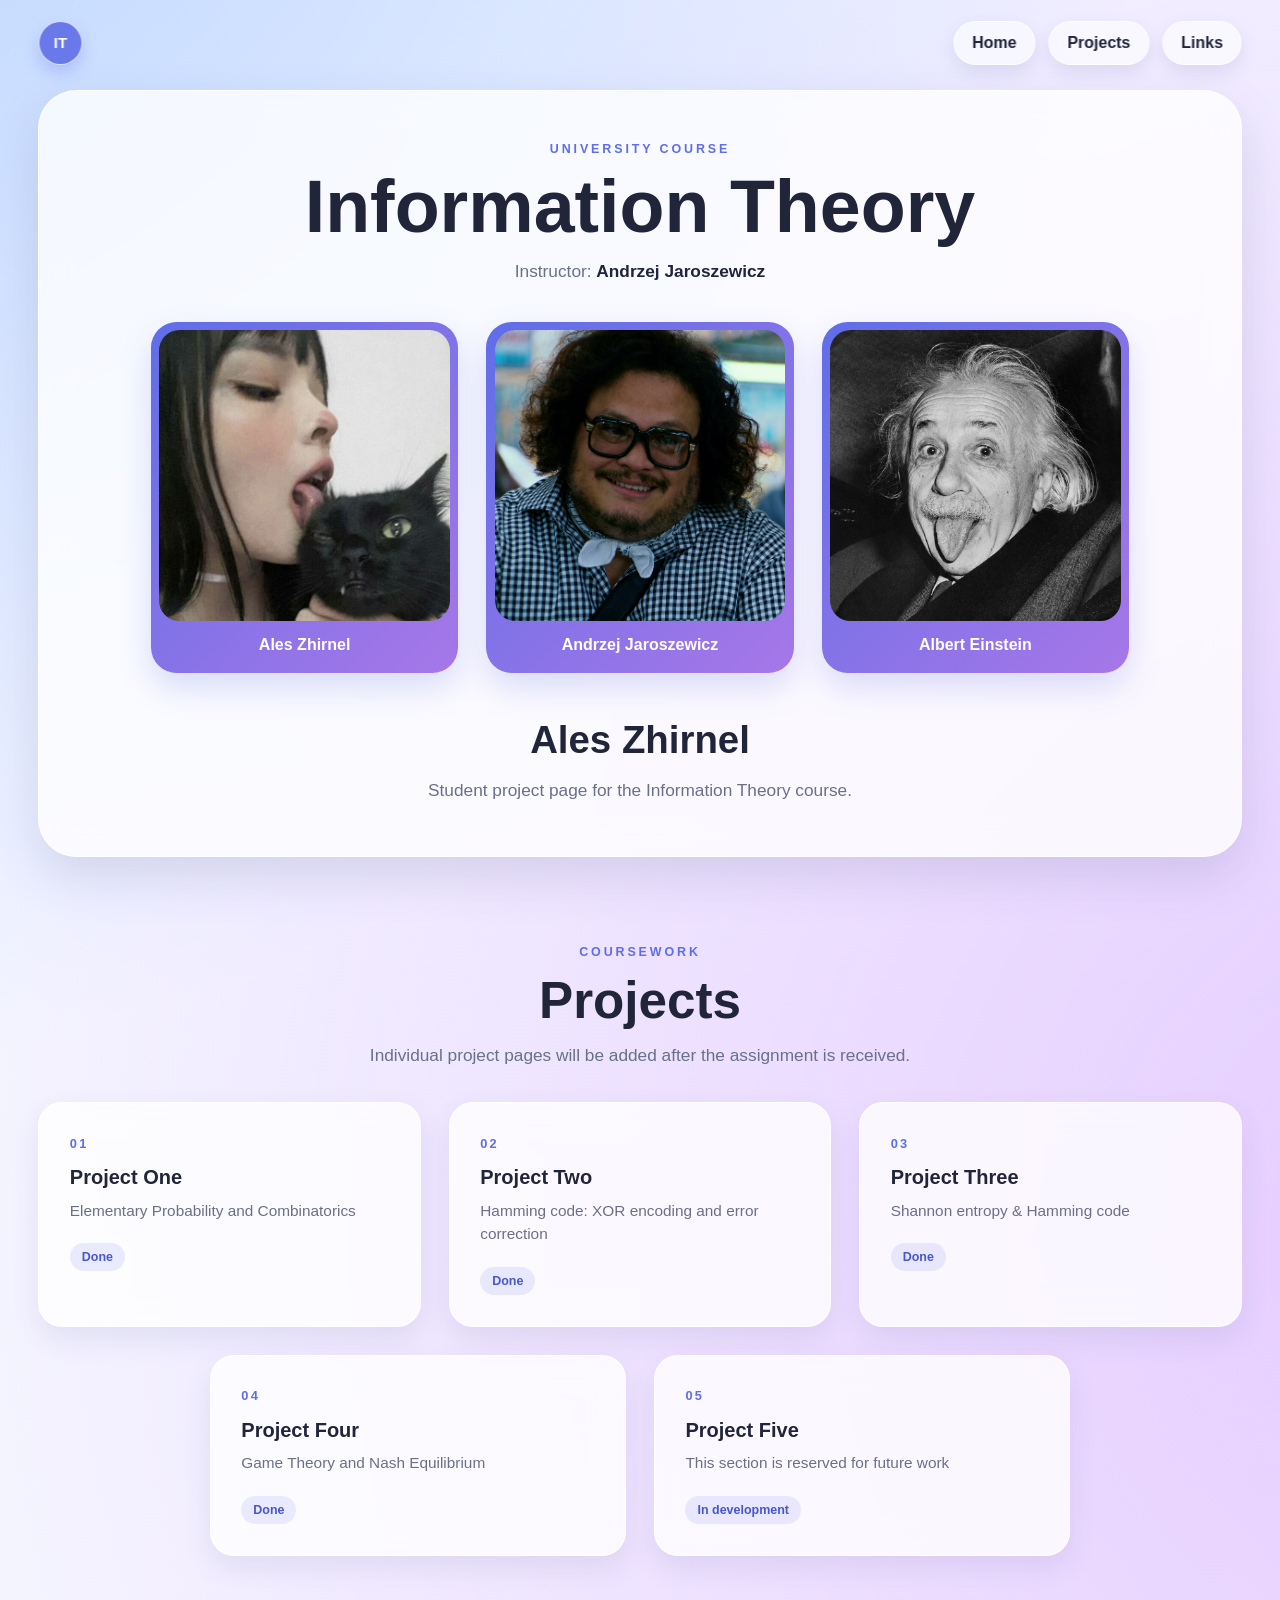
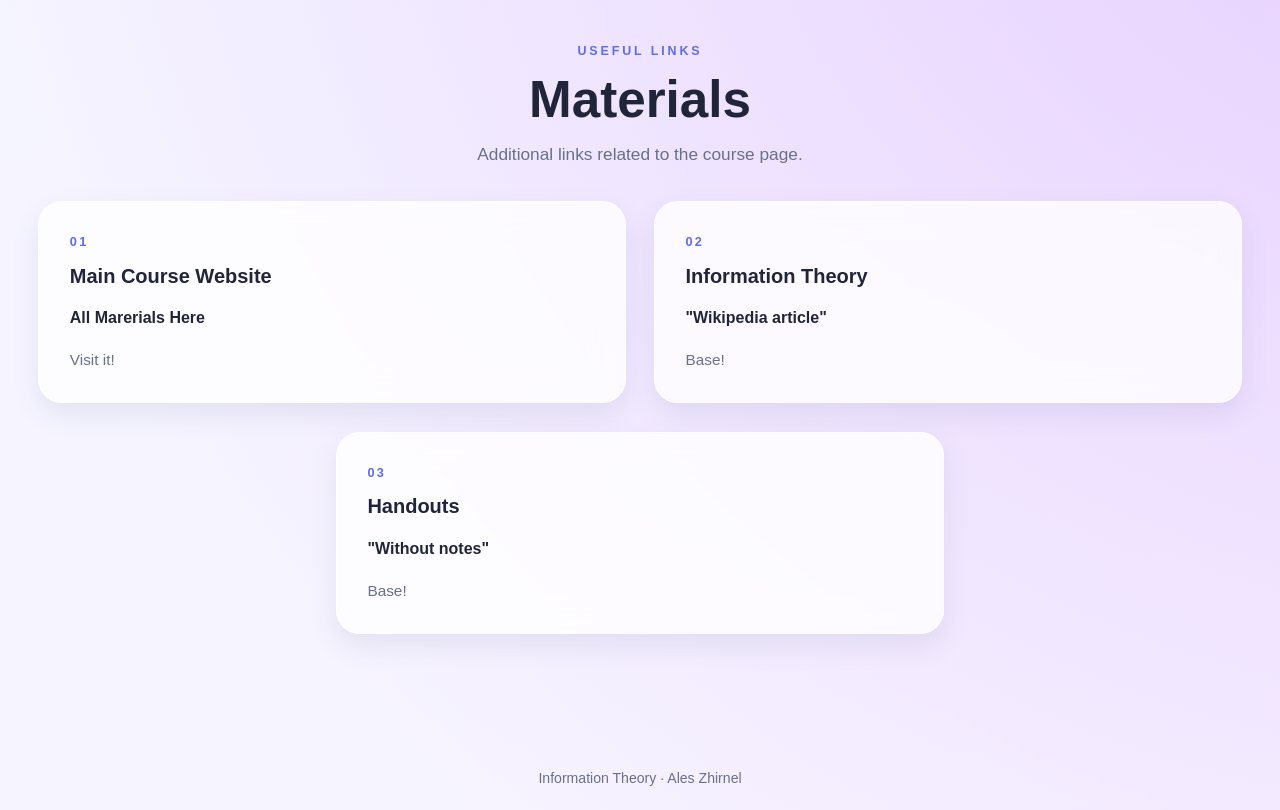
==== commit b3ae6358: "Update index.html" ====
--- a/index.html
+++ b/index.html
@@ -232,6 +232,24 @@
                         </p>
                     </a>
 
+                    <a
+                        href="Handouts_all_merged.pdf"
+                        class="useful-link-card"
+                        target="_blank"
+                        rel="noopener noreferrer"
+                    >
+                        <span class="link-number">
+                            03
+                        </span>
+
+                        <h3>Handouts</h3>
+                        <h4>"Without notes"</h4>
+
+                        <p>
+                            Base!
+                        </p>
+                    </a>
+
                 </div>
 
             </section>
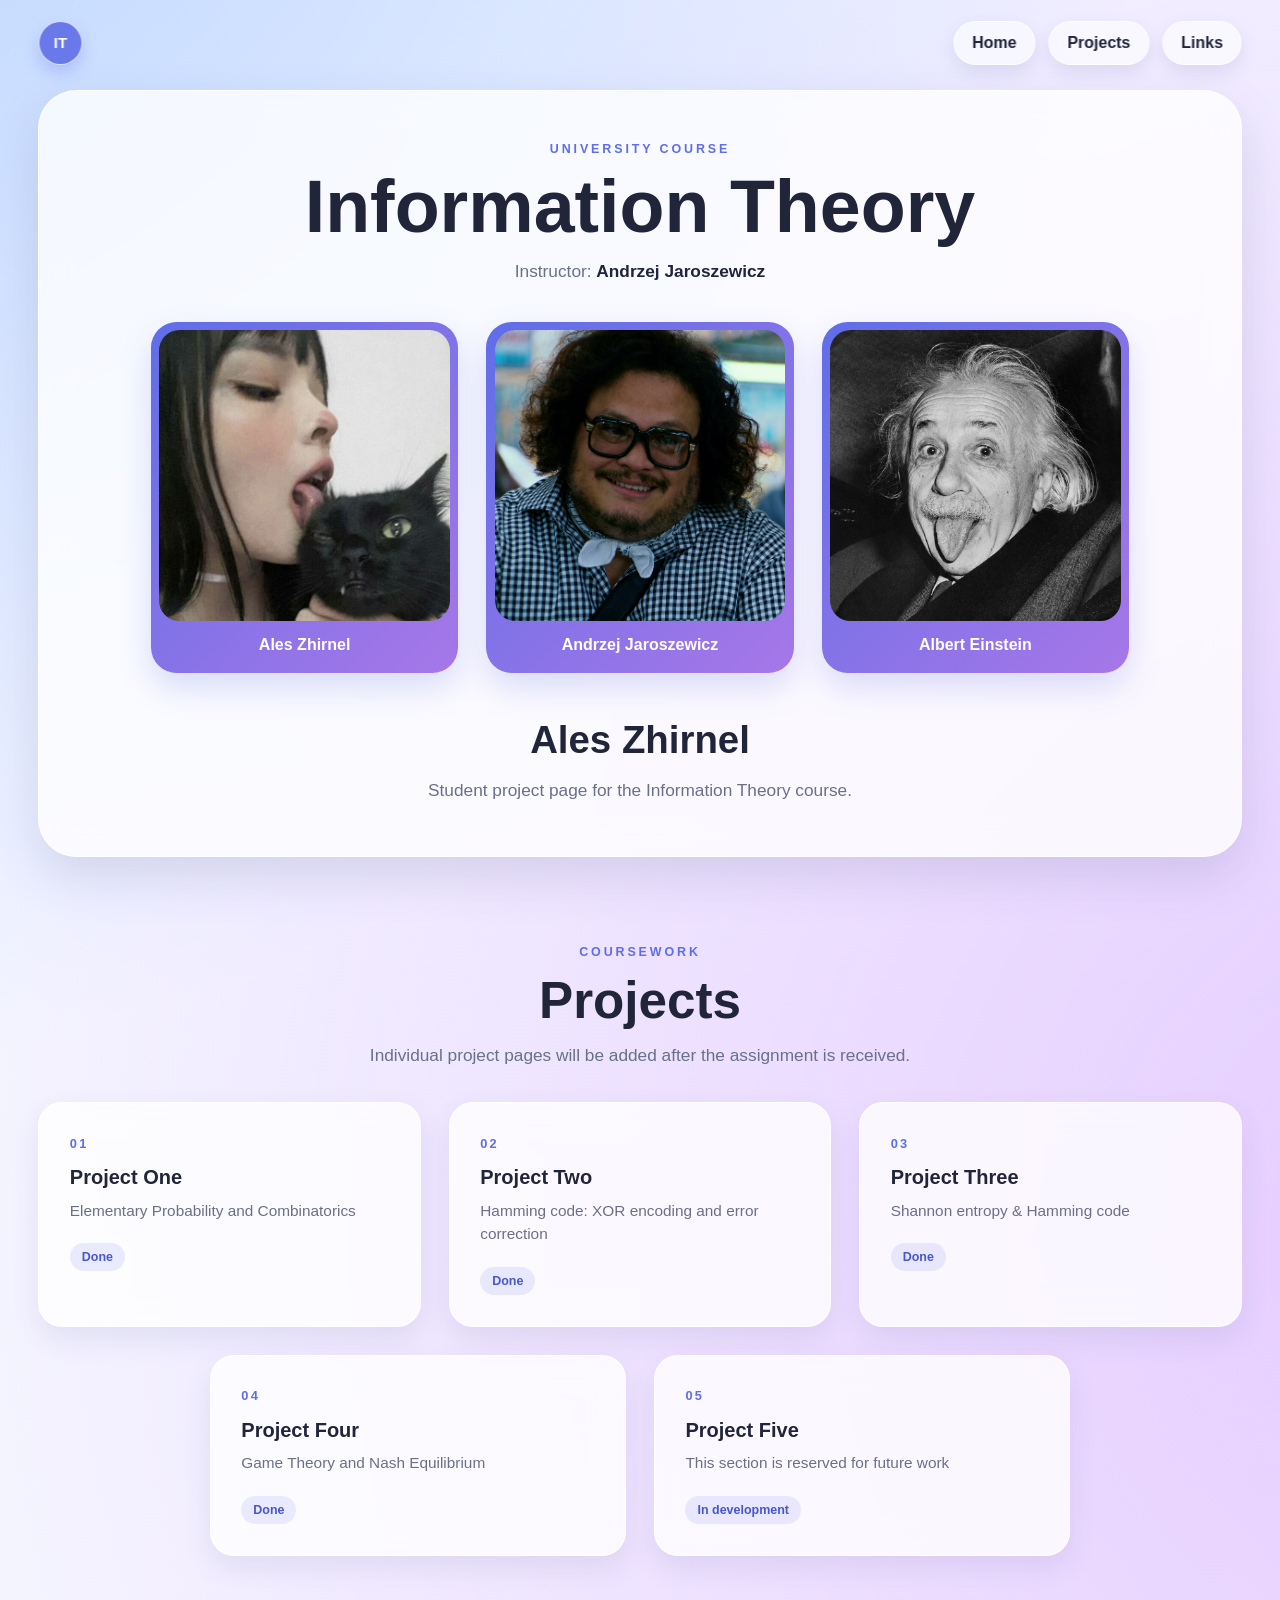
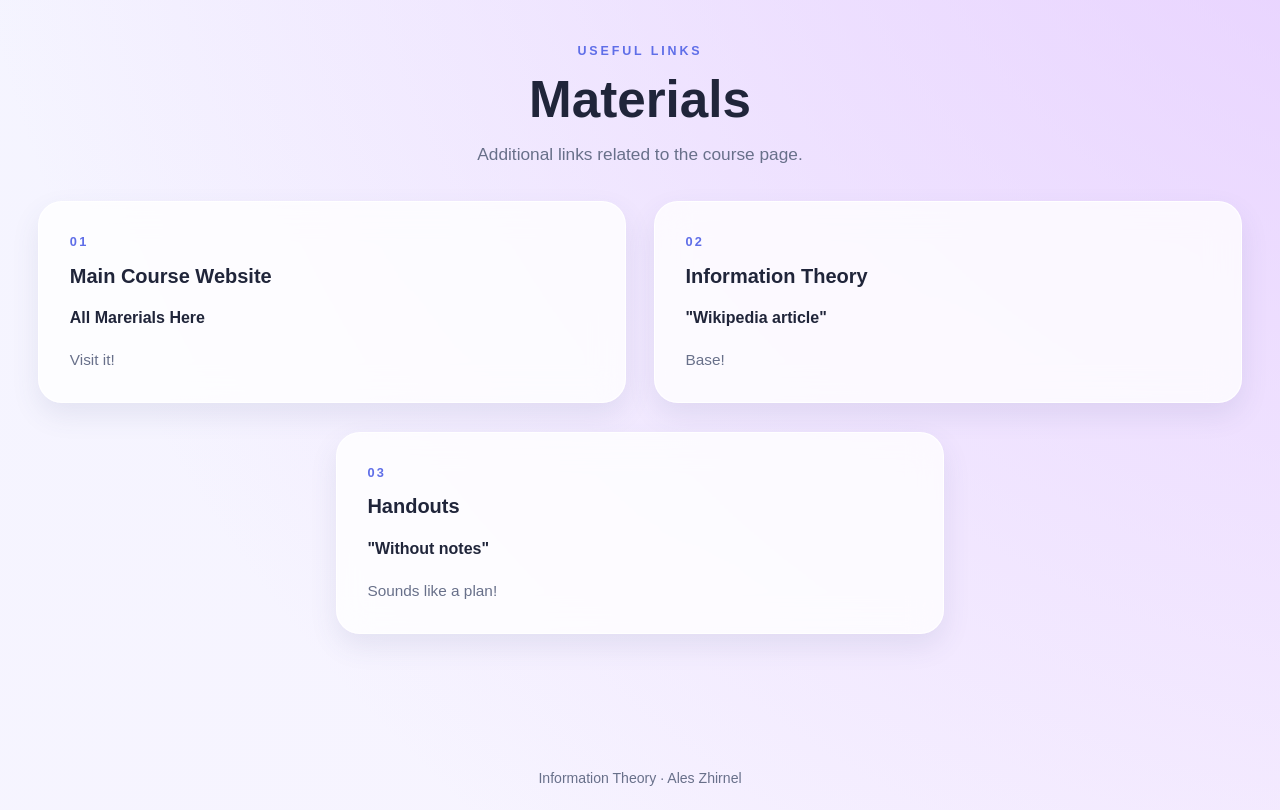
==== commit eb253399: "Update index.html" ====
--- a/index.html
+++ b/index.html
@@ -165,7 +165,7 @@
                         <span class="project-status">Done</span>
                     </a>
 
-                    <a class="project-card" href="project5/project5.html">
+                    <a class="project-card" href="project5/project5+.html">
                         <span class="project-number">05</span>
                         <h3>Project Five</h3>
                         <p>
@@ -246,7 +246,7 @@
                         <h4>"Without notes"</h4>
 
                         <p>
-                            Base!
+                            Sounds like a plan!
                         </p>
                     </a>
 
